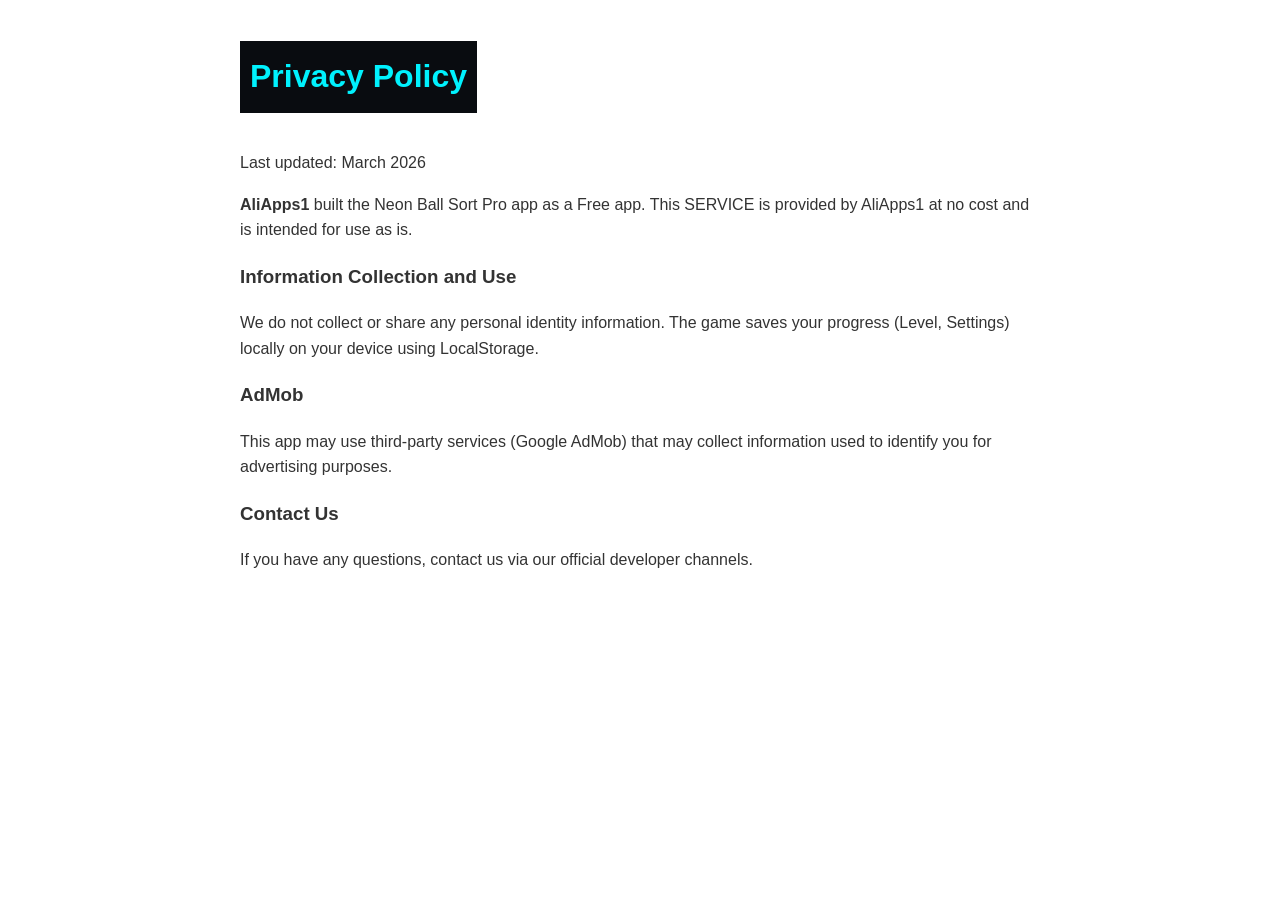
==== privacy-policy.html @ 589a9322 "Create privacy-policy.html for app compliance Added a privacy policy for the Neon Ball Sort Pro app," ====
<!DOCTYPE html>
<html lang="en">
<head>
    <meta charset="UTF-8">
    <title>Privacy Policy - Neon Ball Sort Pro</title>
    <style>
        body { font-family: sans-serif; line-height: 1.6; padding: 20px; color: #333; max-width: 800px; margin: auto; }
        h1 { color: #00f2fe; background: #090c10; padding: 10px; display: inline-block; }
    </style>
</head>
<body>
    <h1>Privacy Policy</h1>
    <p>Last updated: March 2026</p>
    <p><strong>AliApps1</strong> built the Neon Ball Sort Pro app as a Free app. This SERVICE is provided by AliApps1 at no cost and is intended for use as is.</p>
    
    <h3>Information Collection and Use</h3>
    <p>We do not collect or share any personal identity information. The game saves your progress (Level, Settings) locally on your device using LocalStorage.</p>

    <h3>AdMob</h3>
    <p>This app may use third-party services (Google AdMob) that may collect information used to identify you for advertising purposes.</p>

    <h3>Contact Us</h3>
    <p>If you have any questions, contact us via our official developer channels.</p>
</body>
</html>
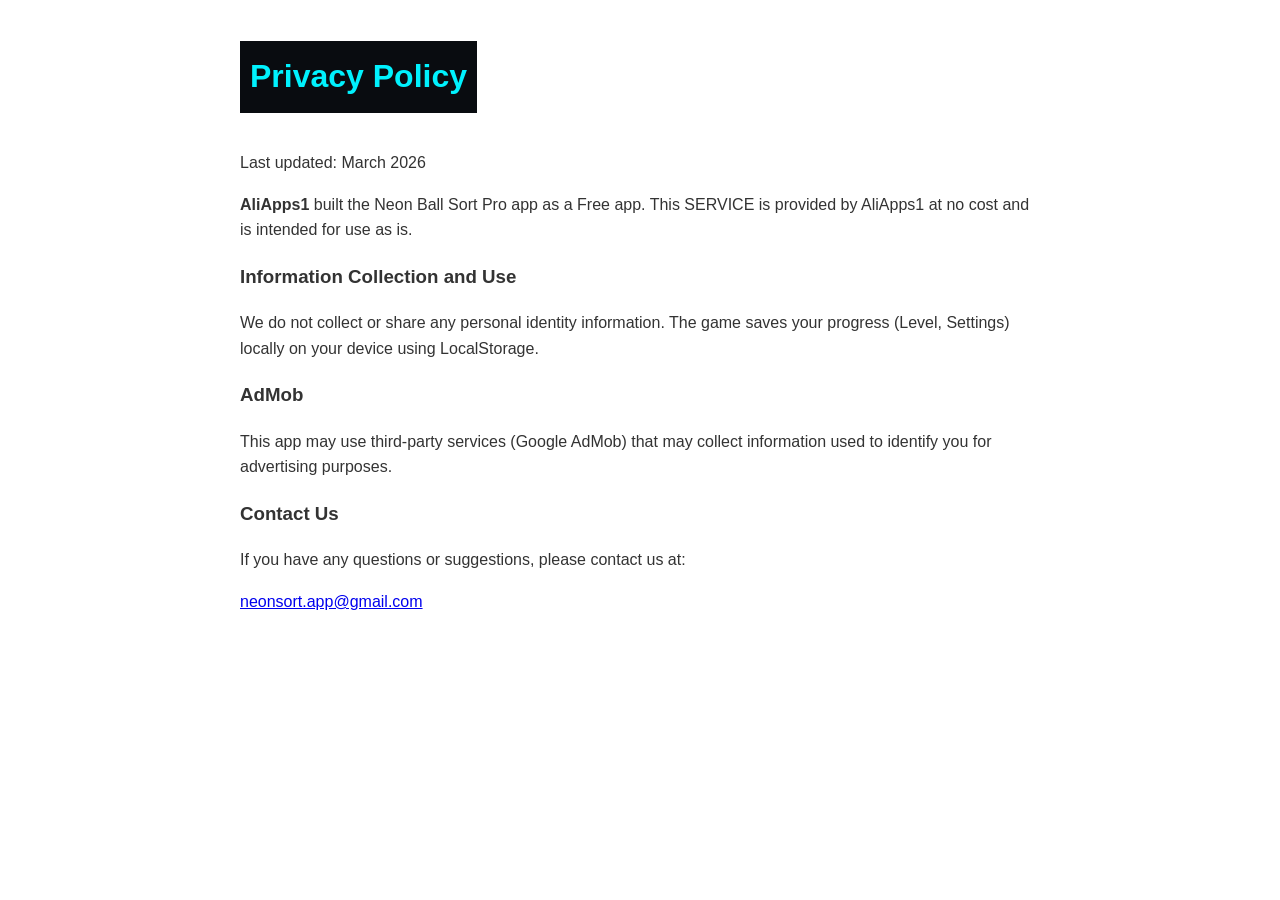
==== commit 20d3dea1: "Update privacy-policy.html" ====
--- a/privacy-policy.html
+++ b/privacy-policy.html
@@ -20,6 +20,12 @@
     <p>This app may use third-party services (Google AdMob) that may collect information used to identify you for advertising purposes.</p>
 
     <h3>Contact Us</h3>
-    <p>If you have any questions, contact us via our official developer channels.</p>
+<p>If you have any questions or suggestions, please contact us at:</p>
+
+<p>
+<a href="mailto:neonsort.app@gmail.com">
+neonsort.app@gmail.com
+</a>
+</p>
 </body>
 </html>
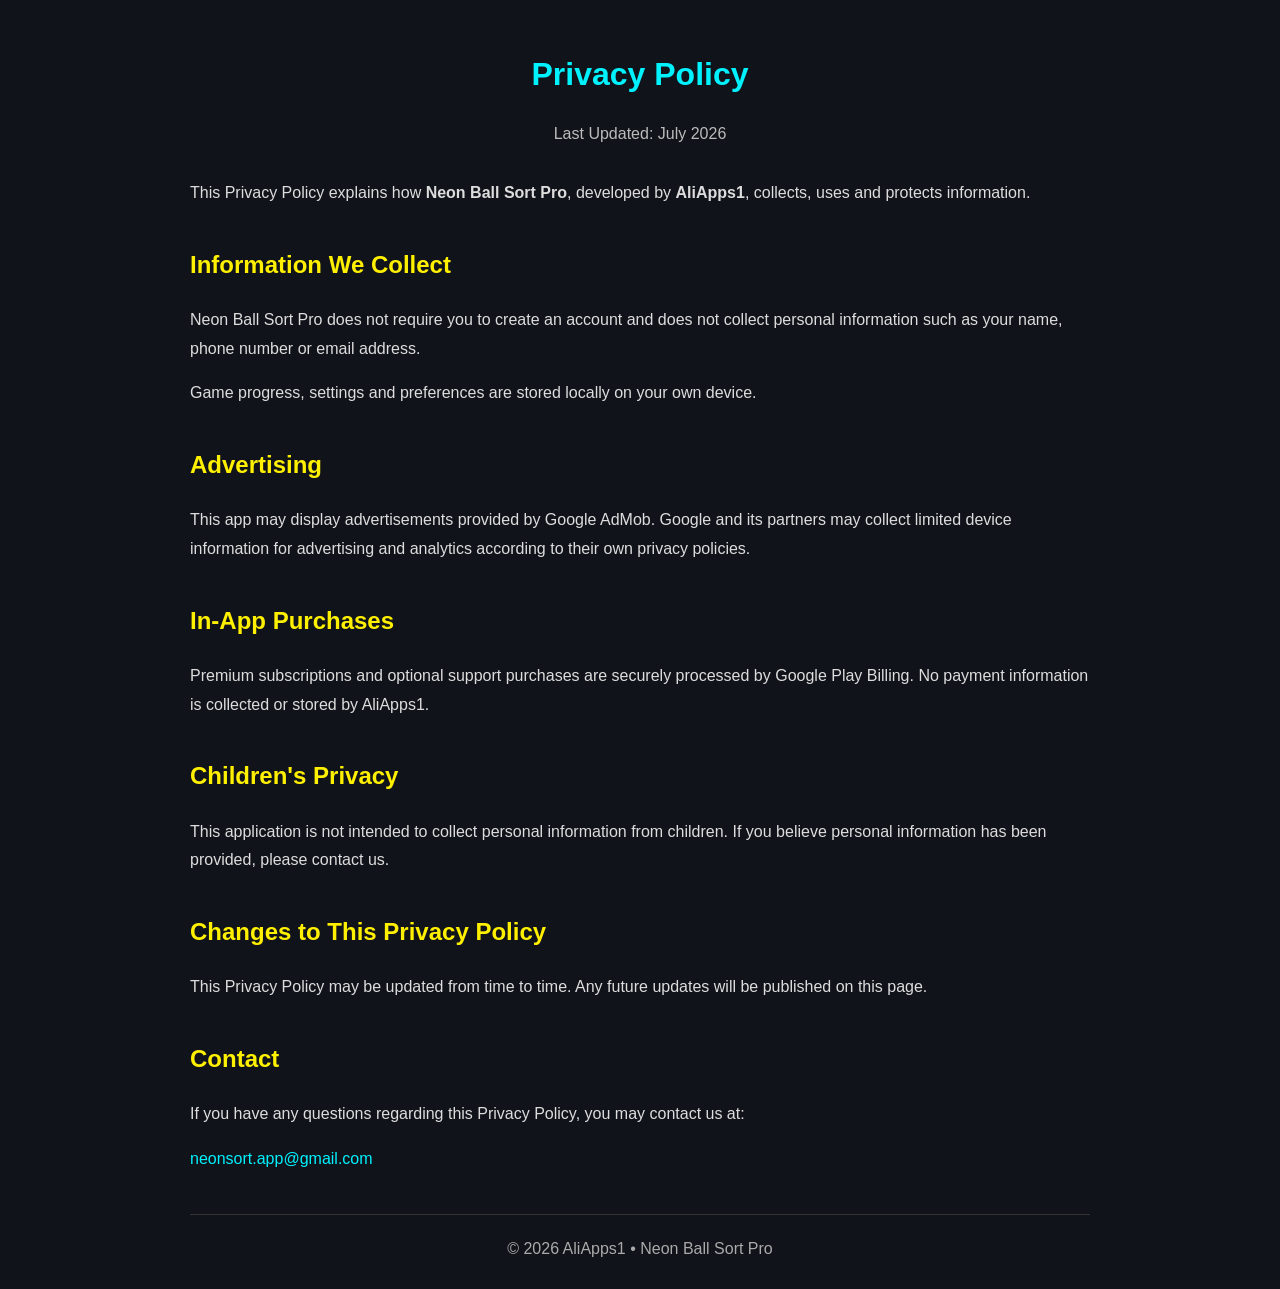
==== commit d513ca67: "Revise privacy policy content and layout Updated the privacy policy with new sections and styling." ====
--- a/privacy-policy.html
+++ b/privacy-policy.html
@@ -1,31 +1,134 @@
 <!DOCTYPE html>
 <html lang="en">
 <head>
-    <meta charset="UTF-8">
-    <title>Privacy Policy - Neon Ball Sort Pro</title>
-    <style>
-        body { font-family: sans-serif; line-height: 1.6; padding: 20px; color: #333; max-width: 800px; margin: auto; }
-        h1 { color: #00f2fe; background: #090c10; padding: 10px; display: inline-block; }
-    </style>
+<meta charset="UTF-8">
+<meta name="viewport" content="width=device-width, initial-scale=1.0">
+<title>Privacy Policy - Neon Ball Sort Pro</title>
+
+<style>
+body{
+    margin:0;
+    padding:0;
+    background:#10131a;
+    color:#ffffff;
+    font-family:Arial,Helvetica,sans-serif;
+    line-height:1.8;
+}
+
+.container{
+    max-width:900px;
+    margin:auto;
+    padding:25px;
+}
+
+h1{
+    color:#00f2fe;
+    text-align:center;
+    margin-bottom:10px;
+}
+
+.date{
+    text-align:center;
+    color:#bbbbbb;
+    margin-bottom:30px;
+}
+
+h2{
+    color:#fff000;
+    margin-top:35px;
+}
+
+p,li{
+    color:#dddddd;
+}
+
+a{
+    color:#00f2fe;
+    text-decoration:none;
+}
+
+.footer{
+    margin-top:40px;
+    padding-top:20px;
+    border-top:1px solid #333;
+    text-align:center;
+    color:#aaaaaa;
+}
+</style>
+
 </head>
+
 <body>
-    <h1>Privacy Policy</h1>
-    <p>Last updated: March 2026</p>
-    <p><strong>AliApps1</strong> built the Neon Ball Sort Pro app as a Free app. This SERVICE is provided by AliApps1 at no cost and is intended for use as is.</p>
-    
-    <h3>Information Collection and Use</h3>
-    <p>We do not collect or share any personal identity information. The game saves your progress (Level, Settings) locally on your device using LocalStorage.</p>
 
-    <h3>AdMob</h3>
-    <p>This app may use third-party services (Google AdMob) that may collect information used to identify you for advertising purposes.</p>
+<div class="container">
 
-    <h3>Contact Us</h3>
-<p>If you have any questions or suggestions, please contact us at:</p>
+<h1>Privacy Policy</h1>
+
+<p class="date">
+Last Updated: July 2026
+</p>
+
+<p>
+This Privacy Policy explains how <strong>Neon Ball Sort Pro</strong>,
+developed by <strong>AliApps1</strong>,
+collects, uses and protects information.
+</p>
+
+<h2>Information We Collect</h2>
+
+<p>
+Neon Ball Sort Pro does not require you to create an account and does not collect personal information such as your name, phone number or email address.
+</p>
+
+<p>
+Game progress, settings and preferences are stored locally on your own device.
+</p>
+
+<h2>Advertising</h2>
+
+<p>
+This app may display advertisements provided by Google AdMob.
+Google and its partners may collect limited device information for advertising and analytics according to their own privacy policies.
+</p>
+
+<h2>In-App Purchases</h2>
+
+<p>
+Premium subscriptions and optional support purchases are securely processed by Google Play Billing.
+No payment information is collected or stored by AliApps1.
+</p>
+
+<h2>Children's Privacy</h2>
+
+<p>
+This application is not intended to collect personal information from children.
+If you believe personal information has been provided, please contact us.
+</p>
+
+<h2>Changes to This Privacy Policy</h2>
+
+<p>
+This Privacy Policy may be updated from time to time.
+Any future updates will be published on this page.
+</p>
+
+<h2>Contact</h2>
+
+<p>
+If you have any questions regarding this Privacy Policy, you may contact us at:
+</p>
 
 <p>
 <a href="mailto:neonsort.app@gmail.com">
 neonsort.app@gmail.com
 </a>
 </p>
+
+<div class="footer">
+© 2026 AliApps1 • Neon Ball Sort Pro
+</div>
+
+</div>
+
 </body>
 </html>
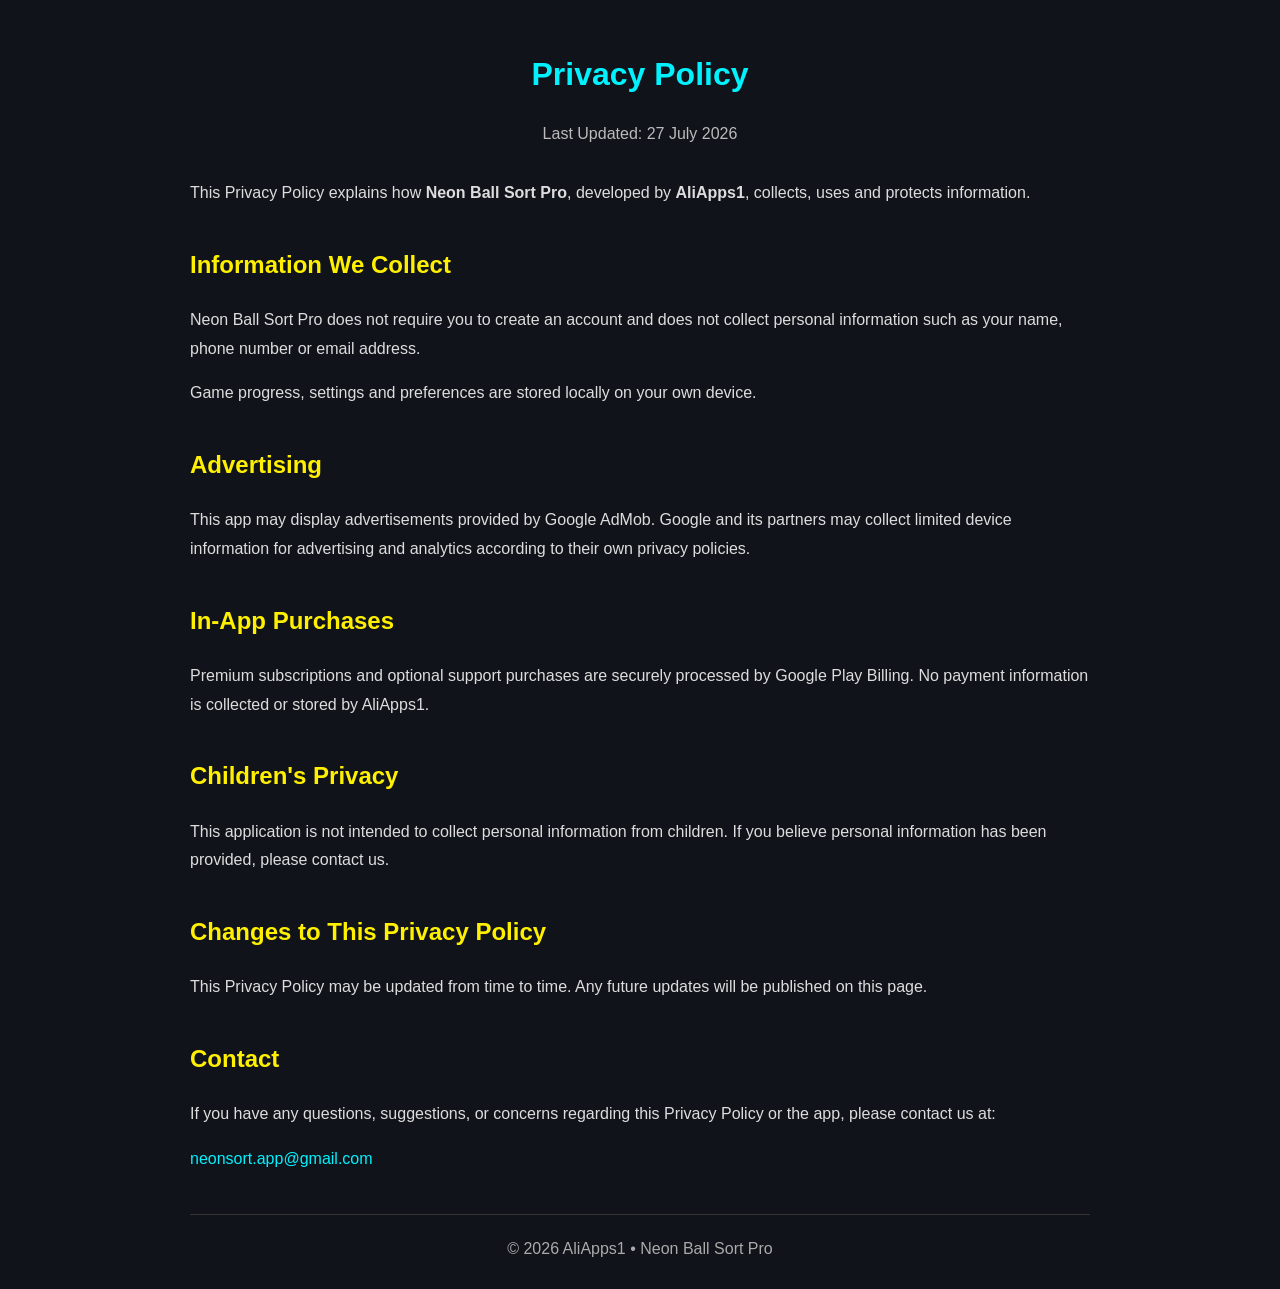
==== commit d9553749: "Update last updated date and contact information" ====
--- a/privacy-policy.html
+++ b/privacy-policy.html
@@ -65,7 +65,7 @@
 <h1>Privacy Policy</h1>
 
 <p class="date">
-Last Updated: July 2026
+Last Updated: 27 July 2026
 </p>
 
 <p>
@@ -115,7 +115,7 @@
 <h2>Contact</h2>
 
 <p>
-If you have any questions regarding this Privacy Policy, you may contact us at:
+If you have any questions, suggestions, or concerns regarding this Privacy Policy or the app, please contact us at:
 </p>
 
 <p>
